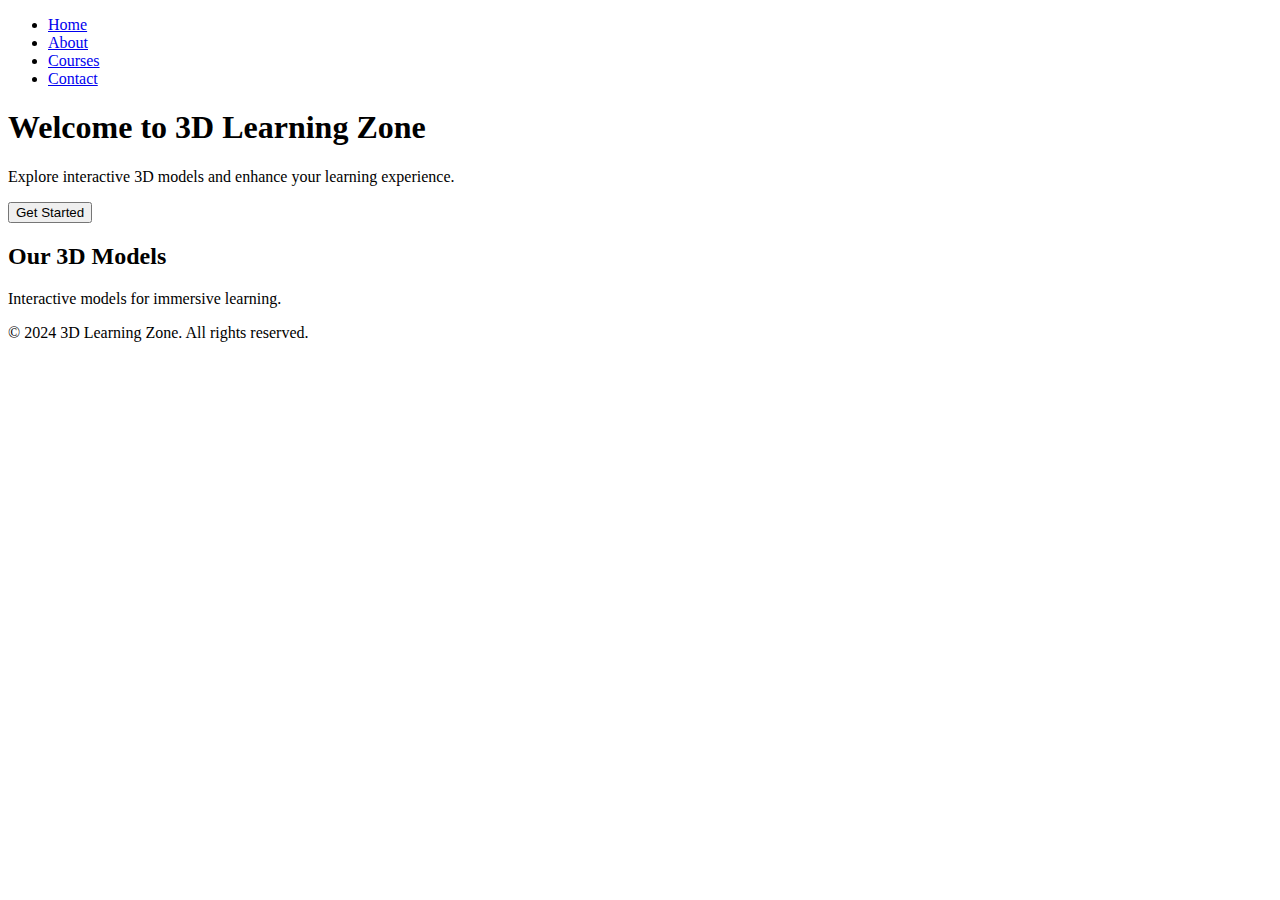
==== index.html @ fc6a9a64 "Create index.html" ====
<!DOCTYPE html>
<html lang="en">
<head>
    <meta charset="UTF-8">
    <meta name="viewport" content="width=device-width, initial-scale=1.0">
    <title>3D Learning Zone</title>
    <link rel="stylesheet" href="styles.css">
</head>
<body>
    <header>
        <nav>
            <ul>
                <li><a href="#">Home</a></li>
                <li><a href="#">About</a></li>
                <li><a href="#">Courses</a></li>
                <li><a href="#">Contact</a></li>
            </ul>
        </nav>
    </header>
    
    <main>
        <section class="welcome">
            <h1>Welcome to 3D Learning Zone</h1>
            <p>Explore interactive 3D models and enhance your learning experience.</p>
            <button onclick="window.location.href='#models'">Get Started</button>
        </section>
        
        <section id="models">
            <h2>Our 3D Models</h2>
            <p>Interactive models for immersive learning.</p>
            <div class="model-container">
              
            </div>
        </section>
    </main>
    
    <footer>
        <p>&copy; 2024 3D Learning Zone. All rights reserved.</p>
    </footer>
</body>
</html>
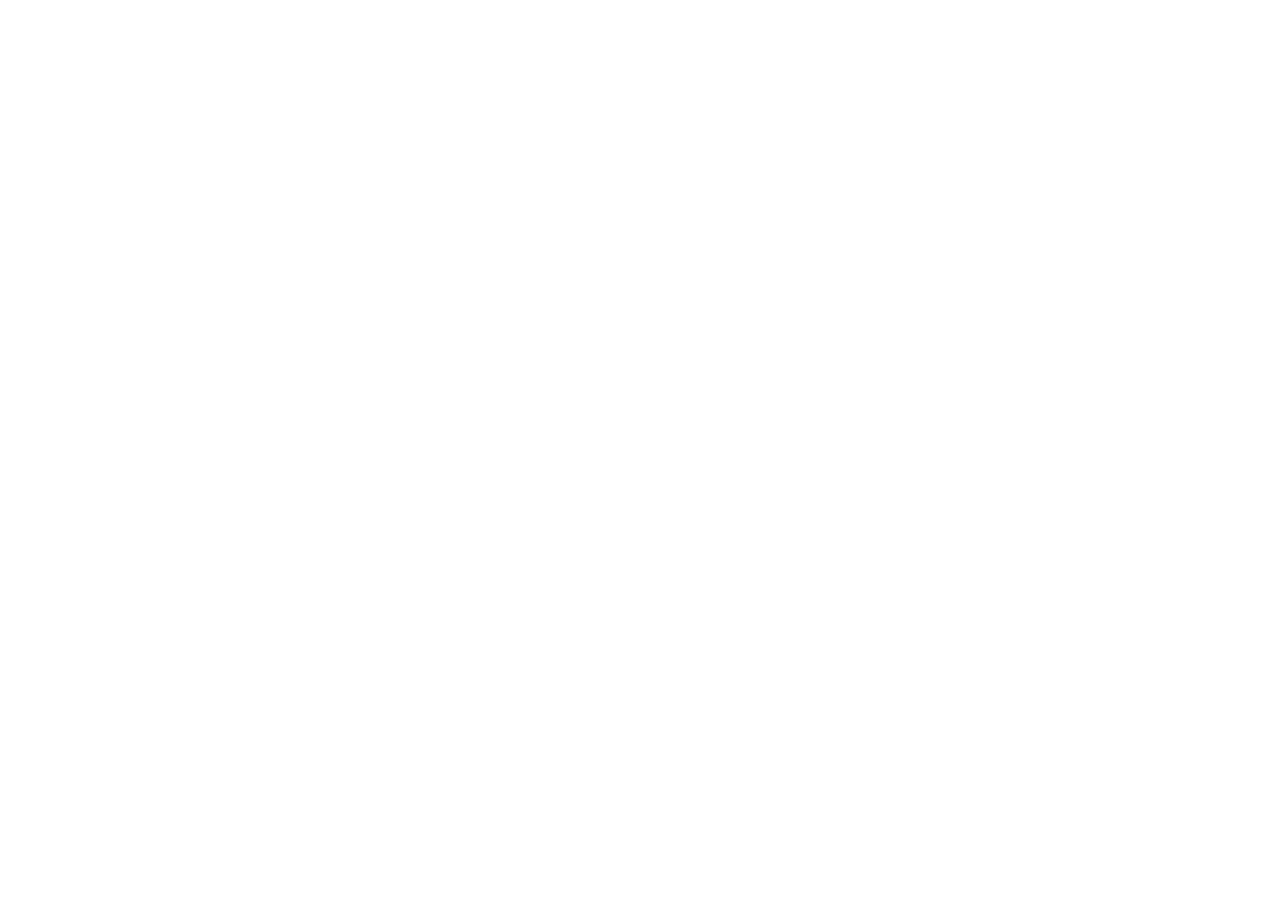
==== commit d8766bfa: "Update index.html" ====
--- a/index.html
+++ b/index.html
@@ -1,41 +1,20 @@
 <!DOCTYPE html>
-<html lang="en">
+<html>
 <head>
-    <meta charset="UTF-8">
-    <meta name="viewport" content="width=device-width, initial-scale=1.0">
-    <title>3D Learning Zone</title>
-    <link rel="stylesheet" href="styles.css">
+    <title>3D Model Viewer</title>
+    <style>
+        canvas {
+            width: 100%;
+            height: 100%;
+        }
+        body {
+            margin: 0;
+        }
+    </style>
 </head>
 <body>
-    <header>
-        <nav>
-            <ul>
-                <li><a href="#">Home</a></li>
-                <li><a href="#">About</a></li>
-                <li><a href="#">Courses</a></li>
-                <li><a href="#">Contact</a></li>
-            </ul>
-        </nav>
-    </header>
-    
-    <main>
-        <section class="welcome">
-            <h1>Welcome to 3D Learning Zone</h1>
-            <p>Explore interactive 3D models and enhance your learning experience.</p>
-            <button onclick="window.location.href='#models'">Get Started</button>
-        </section>
-        
-        <section id="models">
-            <h2>Our 3D Models</h2>
-            <p>Interactive models for immersive learning.</p>
-            <div class="model-container">
-              
-            </div>
-        </section>
-    </main>
-    
-    <footer>
-        <p>&copy; 2024 3D Learning Zone. All rights reserved.</p>
-    </footer>
+    <script src="https://cdnjs.cloudflare.com/ajax/libs/three.js/r128/three.min.js"></script>
+    <script src="https://cdn.jsdelivr.net/npm/three@0.128.0/examples/js/controls/OrbitControls.js"></script>
+    <script src="main.js"></script>
 </body>
 </html>
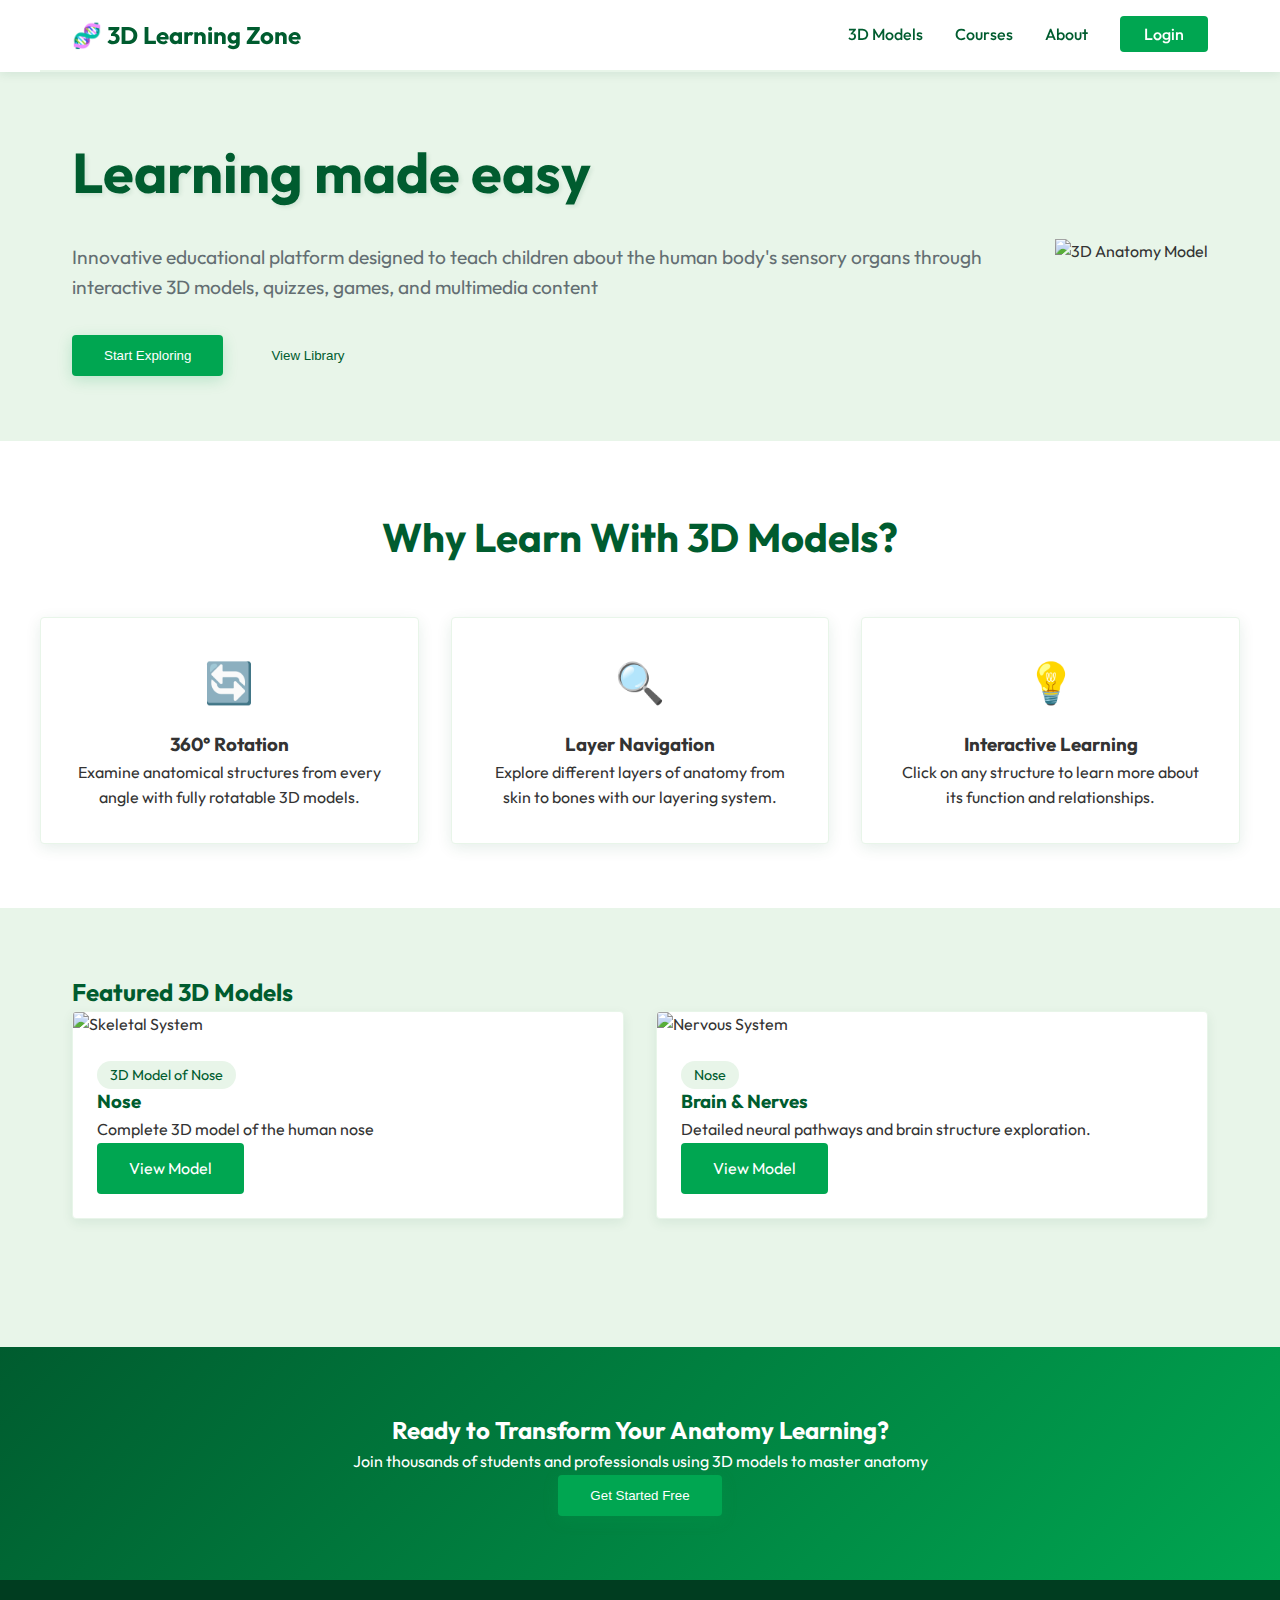
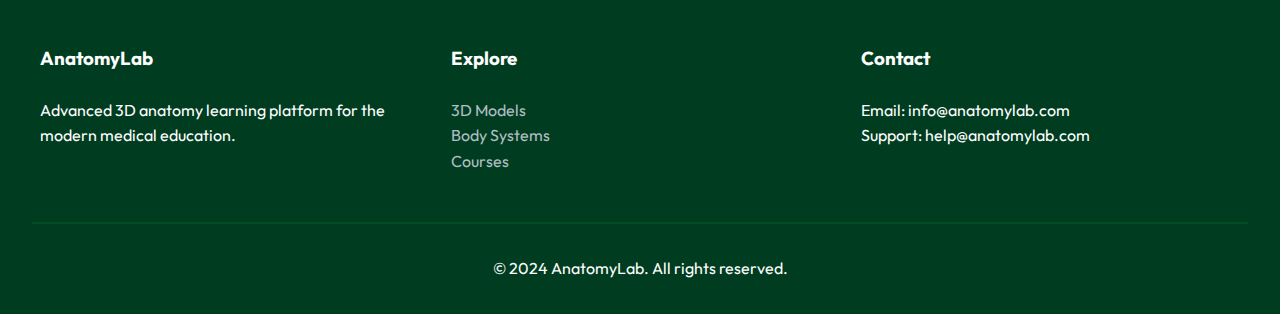
==== commit 90741b1f: "Add files via upload" ====
--- a/index.html
+++ b/index.html
@@ -1,20 +1,124 @@
-<!DOCTYPE html>
-<html>
-<head>
-    <title>3D Model Viewer</title>
-    <style>
-        canvas {
-            width: 100%;
-            height: 100%;
-        }
-        body {
-            margin: 0;
-        }
-    </style>
-</head>
-<body>
-    <script src="https://cdnjs.cloudflare.com/ajax/libs/three.js/r128/three.min.js"></script>
-    <script src="https://cdn.jsdelivr.net/npm/three@0.128.0/examples/js/controls/OrbitControls.js"></script>
-    <script src="main.js"></script>
-</body>
-</html>
+<!DOCTYPE html >
+<script src="https://cdnjs.cloudflare.com/ajax/libs/three.js/r128/three.min.js"></script>
+<script src="https://cdn.jsdelivr.net/npm/three@0.132.2/examples/js/controls/OrbitControls.js"></script>
+<html lang="en">
+<head>
+    <meta charset="UTF-8">
+    <meta name="viewport" content="width=device-width, initial-scale=1.0">
+    <title>3D Learning Zone</title>
+    <link rel="stylesheet" href="styles.css">
+    <link href="https://fonts.googleapis.com/css2?family=Outfit:wght@400;500;600;700&display=swap" rel="stylesheet">
+</head>
+<body>
+    <nav>
+        <div class="nav-container">
+            <div class="logo">
+                <span class="dna-icon">🧬</span> 3D Learning Zone
+            </div>
+            <ul class="nav-links">
+                <li><a href="#models">3D Models</a></li>
+                <li><a href="#courses">Courses</a></li>
+                <li><a href="#about">About</a></li>
+                <li><a href="#login" class="login-btn">Login</a></li>
+            </ul>
+        </div>
+    </nav>
+
+    <header class="hero">
+        <div class="hero-content">
+            <h1>Learning made easy</h1>
+            <p>Innovative educational platform designed to teach children about
+                the human body's sensory organs through interactive 3D models, quizzes, games, and
+                multimedia content</p>
+            <div class="hero-buttons">
+                <button class="primary-btn">Start Exploring</button>
+                <button class="secondary-btn">View Library</button>
+            </div>
+        </div>
+        <div class="hero-image">
+            <div class="floating-model">
+                <img src="https://via.placeholder.com/500x400" alt="3D Anatomy Model">
+                <div class="pulse-effect"></div>
+            </div>
+        </div>
+    </header>
+
+    <section class="features">
+        <h2>Why Learn With 3D Models?</h2>
+        <div class="features-grid">
+            <div class="feature-card">
+                <div class="feature-icon">🔄</div>
+                <h3>360° Rotation</h3>
+                <p>Examine anatomical structures from every angle with fully rotatable 3D models.</p>
+            </div>
+            <div class="feature-card">
+                <div class="feature-icon">🔍</div>
+                <h3>Layer Navigation</h3>
+                <p>Explore different layers of anatomy from skin to bones with our layering system.</p>
+            </div>
+            <div class="feature-card">
+                <div class="feature-icon">💡</div>
+                <h3>Interactive Learning</h3>
+                <p>Click on any structure to learn more about its function and relationships.</p>
+            </div>
+        </div>
+    </section>
+
+    <section class="models">
+        <h2>Featured 3D Models</h2>
+        <div class="model-grid">
+            <div class="model-card">
+                <img src="https://via.placeholder.com/300x200" alt="Skeletal System">
+                <div class="model-content">
+                    <span class="model-tag">3D Model of Nose</span>
+                    <h3>Nose</h3>
+                    <p>Complete 3D model of the human nose</p>
+                    <a href="model-viewer.html" class="model-btn">View Model</a>
+                </div>
+            </div>
+            <div class="model-card">
+                <img src="https://via.placeholder.com/300x200" alt="Nervous System">
+                <div class="model-content">
+                    <span class="model-tag">Nose</span>
+                    <h3>Brain & Nerves</h3>
+                    <p>Detailed neural pathways and brain structure exploration.</p>
+                    <a href="model-viewer.html" class="model-btn">View Model</a>
+                </div>
+            </div>
+        </div>
+    </section>
+
+    <section class="cta">
+        <div class="dna-animation"></div>
+        <h2>Ready to Transform Your Anatomy Learning?</h2>
+        <p>Join thousands of students and professionals using 3D models to master anatomy</p>
+        <button class="primary-btn">Get Started Free</button>
+    </section>
+
+    <footer>
+        <div class="footer-content">
+            <div class="footer-section">
+                <h3>AnatomyLab</h3>
+                <p>Advanced 3D anatomy learning platform for the modern medical education.</p>
+            </div>
+            <div class="footer-section">
+                <h3>Explore</h3>
+                <ul>
+                    <li><a href="#models">3D Models</a></li>
+                    <li><a href="#systems">Body Systems</a></li>
+                    <li><a href="#courses">Courses</a></li>
+                </ul>
+            </div>
+            <div class="footer-section">
+                <h3>Contact</h3>
+                <p>Email: info@anatomylab.com</p>
+                <p>Support: help@anatomylab.com</p>
+            </div>
+        </div>
+        <div class="footer-bottom">
+            <p>&copy; 2024 AnatomyLab. All rights reserved.</p>
+        </div>
+    </footer>
+</body>
+</html>
+
--- a/styles.css
+++ b/styles.css
@@ -0,0 +1,404 @@
+/* Global Styles */
+* {
+    margin: 0;
+    padding: 0;
+    box-sizing: border-box;
+}
+
+body {
+    font-family: 'Outfit', sans-serif;
+    line-height: 1.6;
+    color: #333;
+    background-color: #E8F5E9;
+}
+
+/* Navigation */
+nav {
+    background-color: #ffffff;
+    box-shadow: 0 2px 10px rgba(0, 84, 47, 0.1);
+    position: fixed;
+    width: 100%;
+    z-index: 1000;
+}
+
+.nav-container {
+    max-width: 1200px;
+    margin: 0 auto;
+    padding: 1rem 2rem;
+    display: flex;
+    justify-content: space-between;
+    align-items: center;
+    border-bottom: 2px solid #E8F5E9;
+}
+
+.logo {
+    font-size: 1.5rem;
+    font-weight: 700;
+    color: #005C2F;
+}
+
+.nav-links {
+    display: flex;
+    gap: 2rem;
+    list-style: none;
+}
+
+.nav-links a {
+    text-decoration: none;
+    color: #005C2F;
+    font-weight: 500;
+    transition: color 0.3s ease;
+}
+
+.nav-links a:hover {
+    color: #00A651;
+}
+
+.login-btn {
+    background-color: #00A651;
+    color: white !important;
+    padding: 0.5rem 1.5rem;
+    border-radius: 4px;
+}
+
+/* Hero Section */
+.hero {
+    padding: 8rem 2rem 4rem;
+    display: flex;
+    align-items: center;
+    max-width: 1200px;
+    margin: 0 auto;
+    gap: 4rem;
+}
+
+.hero-content {
+    flex: 1;
+}
+
+.hero h1 {
+    font-size: 3.5rem;
+    margin-bottom: 1.5rem;
+    color: #005C2F;
+    text-shadow: 2px 2px 4px rgba(0, 84, 47, 0.1);
+}
+
+.hero p {
+    font-size: 1.2rem;
+    color: #636e72;
+    margin-bottom: 2rem;
+}
+
+.hero-buttons {
+    display: flex;
+    gap: 1rem;
+}
+
+.primary-btn, .secondary-btn {
+    padding: 0.8rem 2rem;
+    border-radius: 4px;
+    font-weight: 500;
+    cursor: pointer;
+    border: none;
+    transition: transform 0.3s ease;
+}
+
+.primary-btn {
+    background-color: #00A651;
+    color: white;
+    box-shadow: 0 4px 15px rgba(0, 166, 81, 0.2);
+}
+
+.secondary-btn {
+    background-color: #E8F5E9;
+    color: #005C2F;
+}
+
+.primary-btn:hover, .secondary-btn:hover {
+    transform: translateY(-2px);
+}
+
+/* Features Section */
+.features {
+    padding: 4rem 2rem;
+    background-color: #ffffff;
+    border-top: 1px solid #E8F5E9;
+    border-bottom: 1px solid #E8F5E9;
+}
+
+.features h2 {
+    text-align: center;
+    margin-bottom: 3rem;
+    font-size: 2.5rem;
+    color: #005C2F;
+}
+
+.features-grid {
+    display: grid;
+    grid-template-columns: repeat(auto-fit, minmax(250px, 1fr));
+    gap: 2rem;
+    max-width: 1200px;
+    margin: 0 auto;
+}
+
+.feature-card {
+    padding: 2rem;
+    text-align: center;
+    background-color: #ffffff;
+    border-radius: 10px;
+    transition: transform 0.3s ease;
+    border: 1px solid #E8F5E9;
+    box-shadow: 0 4px 15px rgba(0, 84, 47, 0.1);
+}
+
+.feature-card:hover {
+    transform: translateY(-5px);
+    box-shadow: 0 8px 25px rgba(0, 84, 47, 0.15);
+}
+
+.feature-icon {
+    font-size: 2.5rem;
+    margin-bottom: 1rem;
+    color: #00A651;
+}
+
+/* Models Section */
+.models {
+    padding: 4rem 2rem;
+    max-width: 1200px;
+    margin: 0 auto;
+}
+
+.model-grid {
+    display: grid;
+    grid-template-columns: repeat(auto-fit, minmax(300px, 1fr));
+    gap: 2rem;
+}
+
+.model-card {
+    background-color: white;
+    border-radius: 10px;
+    overflow: hidden;
+    box-shadow: 0 4px 15px rgba(0, 0, 0, 0.1);
+    transition: transform 0.3s ease;
+    border: 1px solid #E8F5E9;
+}
+
+.model-card:hover {
+    transform: translateY(-5px);
+}
+
+.model-card img {
+    width: 100%;
+    height: 200px;
+    object-fit: cover;
+}
+
+.model-content {
+    padding: 1.5rem;
+}
+
+.model-tag {
+    background-color: #E8F5E9;
+    padding: 0.3rem 0.8rem;
+    border-radius: 15px;
+    font-size: 0.9rem;
+    color: #005C2F;
+}
+
+/* CTA Section */
+.cta {
+    background: linear-gradient(135deg, #005C2F 0%, #00A651 100%);
+    color: white;
+    text-align: center;
+    padding: 4rem 2rem;
+    margin-top: 4rem;
+}
+
+/* Footer */
+footer {
+    background-color: #003D20;
+    color: white;
+    padding: 4rem 2rem 2rem;
+}
+
+.footer-content {
+    max-width: 1200px;
+    margin: 0 auto;
+    display: grid;
+    grid-template-columns: repeat(auto-fit, minmax(250px, 1fr));
+    gap: 2rem;
+}
+
+.footer-section h3 {
+    margin-bottom: 1.5rem;
+}
+
+.footer-section ul {
+    list-style: none;
+}
+
+.footer-section a {
+    color: #b2bec3;
+    text-decoration: none;
+    transition: color 0.3s ease;
+}
+
+.footer-section a:hover {
+    color: white;
+}
+
+.footer-bottom {
+    text-align: center;
+    margin-top: 3rem;
+    padding-top: 2rem;
+    border-top: 2px solid #004D26;
+}
+
+/* Model Viewer Styles */
+.model-btn {
+    display: inline-block;
+    padding: 0.8rem 2rem;
+    background-color: #00A651;
+    color: white;
+    text-decoration: none;
+    border-radius: 4px;
+    transition: transform 0.3s ease;
+}
+
+.model-btn:hover {
+    transform: translateY(-2px);
+}
+
+.model-viewer-container {
+    padding: 8rem 2rem 4rem;
+    max-width: 1200px;
+    margin: 0 auto;
+    background-color: #E8F5E9;
+}
+
+#model-canvas {
+    width: 100%;
+    height: 600px;
+    background-color: #ffffff;
+    border-radius: 4px;
+    margin: 2rem 0;
+    box-shadow: 0 4px 12px rgba(0, 84, 47, 0.08);
+}
+
+.model-controls {
+    display: flex;
+    justify-content: space-between;
+    align-items: center;
+    margin-bottom: 2rem;
+    background-color: #ffffff;
+    padding: 1.5rem;
+    border-radius: 4px;
+    box-shadow: 0 4px 12px rgba(0, 84, 47, 0.08);
+}
+
+.control-buttons {
+    display: flex;
+    gap: 1rem;
+}
+
+.control-buttons button {
+    padding: 0.5rem 1.5rem;
+    border: none;
+    border-radius: 25px;
+    background-color: #0984e3;
+    color: white;
+    cursor: pointer;
+    transition: transform 0.3s ease;
+}
+
+.control-buttons button:hover {
+    transform: translateY(-2px);
+}
+
+.model-info {
+    background-color: #ffffff;
+    padding: 2rem;
+    border-radius: 4px;
+    box-shadow: 0 4px 12px rgba(0, 84, 47, 0.08);
+}
+
+.model-info ul {
+    list-style: none;
+    margin-top: 1rem;
+}
+
+.model-info li {
+    margin-bottom: 0.5rem;
+    color: #636e72;
+}
+
+/* Additional Sharp Styling */
+.hero h1 {
+    color: #005C2F;
+    text-shadow: 2px 2px 4px rgba(0, 84, 47, 0.1);
+}
+
+.features h2, .models h2 {
+    color: #005C2F;
+}
+
+/* Sharp Edges and Borders */
+.model-card, .feature-card, .primary-btn, .secondary-btn, .login-btn {
+    border-radius: 4px;
+}
+
+/* Hover Effects */
+.primary-btn:hover, .model-btn:hover {
+    background-color: #008C44;
+    transform: translateY(-2px);
+    box-shadow: 0 6px 20px rgba(0, 166, 81, 0.3);
+}
+
+.feature-card:hover {
+    transform: translateY(-5px);
+    box-shadow: 0 8px 25px rgba(0, 84, 47, 0.15);
+}
+
+/* Background Colors */
+body {
+    background-color: #E8F5E9;
+}
+
+.features {
+    background-color: #ffffff;
+    border-top: 1px solid #E8F5E9;
+    border-bottom: 1px solid #E8F5E9;
+}
+
+/* Additional Accent Elements */
+.model-content h3 {
+    color: #005C2F;
+}
+
+.feature-icon {
+    color: #00A651;
+}
+
+/* Sharp Dividers */
+.footer-bottom {
+    border-top: 2px solid #004D26;
+}
+
+/* Navigation Refinements */
+.nav-container {
+    border-bottom: 2px solid #E8F5E9;
+}
+
+/* Enhanced Shadows */
+.model-card {
+    box-shadow: 0 4px 12px rgba(0, 84, 47, 0.08);
+}
+
+/* Color Variables for Consistency */
+:root {
+    --primary-green: #00A651;
+    --dark-green: #005C2F;
+    --light-green: #E8F5E9;
+    --deepest-green: #003D20;
+    --white: #ffffff;
+}